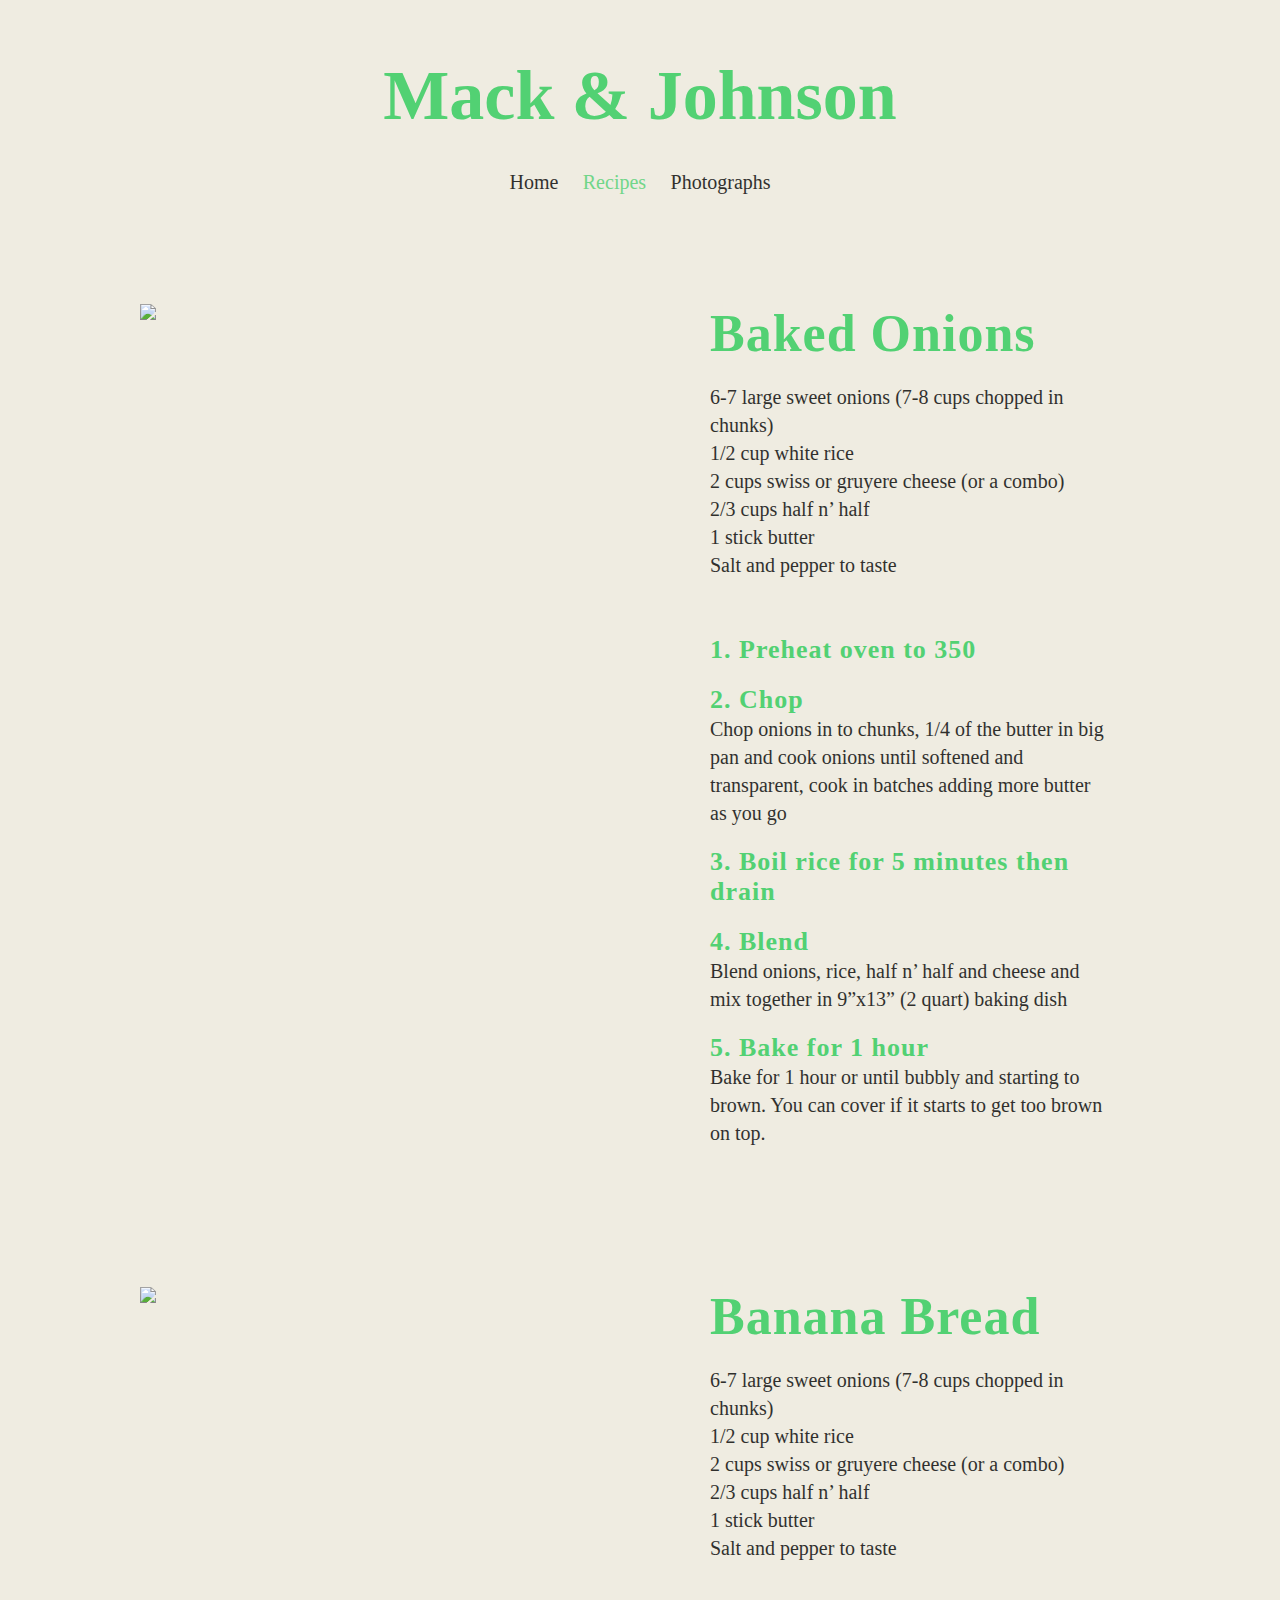
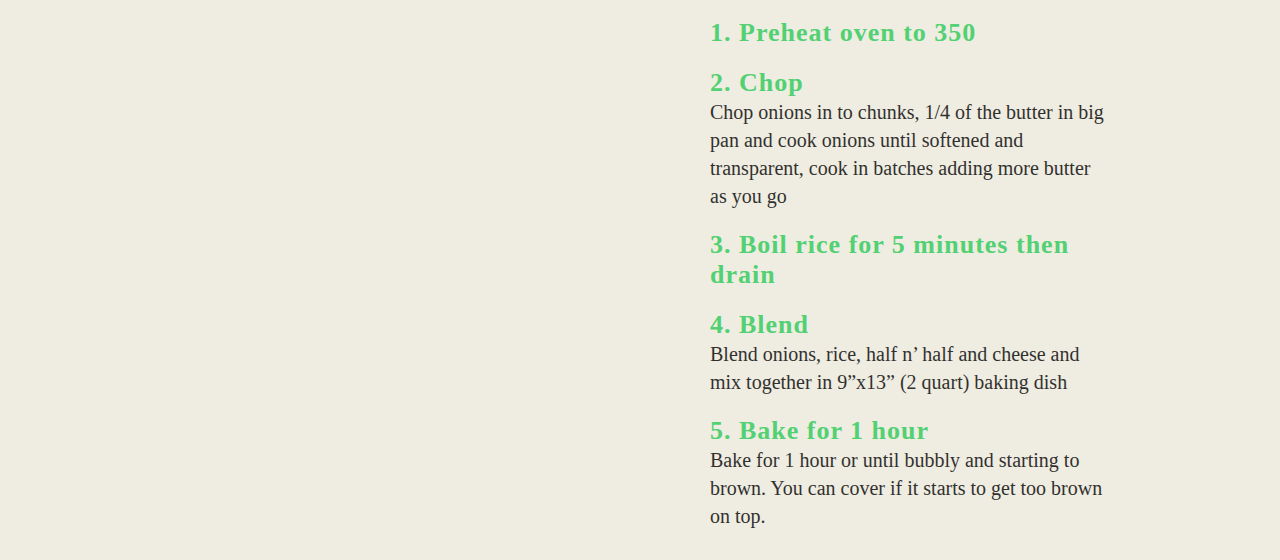
==== recipes.html @ e249dbb4 "Add files via upload" ====
<!DOCTYPE html>
<html lang="en">
<head>
  <meta charset="utf-8" />
  <meta name="viewport" content="width=device-width,initial-scale=1,minimum-scale=1.0">
  <title>Recipes • Mack & Johnson</title>
  <link rel="stylesheet" type="text/css" href="./css/normalize.css" media="screen"/>
  <link rel="stylesheet" type="text/css" href="./css/styles.css" media="screen"/>
  <script src="./js/main.js"></script>
</head>
<body>
  <header id="hero">
    <h1>Mack & Johnson</h1>
    <div class="topnav">
      <a href="./index.html">Home</a>
      <a href="./recipes.html" class="active">Recipes</a>
      <a href="./photo.html">Photographs</a>
    </div>
  </header>
  <div id="container">
    <section id="music_section">
      <div class="max-width">
        <img src="https://d1ih3jzbl9wgdj.cloudfront.net/hosted/2/public_uploads/8cdac7f9-b17e-430d-a0a5-c63bd77a2cf7.png"/>
        <div id="contact">
          <h2>Baked Onions</h2>
          <p>6-7 large sweet onions (7-8 cups chopped in chunks)</p>
          <p>1/2 cup white rice</p>
          <p>2 cups swiss or gruyere cheese (or a combo)</p>
          <p>2/3 cups half n’ half</p>
          <p>1 stick butter</p>
          <p>Salt and pepper to taste</p>
          <br><br>
          <h3>1. Preheat oven to 350</h3>
          <h3>2. Chop</h3>
          <p>Chop onions in to chunks, 1/4 of the butter in big pan and cook onions until softened and transparent, cook in batches adding more butter as you go</p>
          <h3>3. Boil rice for 5 minutes then drain</h3>
          <h3>4. Blend</h3>
          <p>Blend onions, rice, half n’ half and cheese and mix together in 9”x13” (2 quart) baking dish</p>
          <h3>5. Bake for 1 hour</h3>
          <p>Bake for 1 hour or until bubbly and starting to brown.  You can cover if it starts to get too brown on top.</p>
        </div>
      </div>
    </section>
    <br style="clear: both;">
    <section id="music_section">
      <div class="max-width">
        <img src="https://d1ih3jzbl9wgdj.cloudfront.net/hosted/2/public_uploads/ddce09a8-b9e8-4cce-8cb5-22de1983bb5d.png"/>
        <div id="contact">
          <h2>Banana Bread</h2>
          <p>6-7 large sweet onions (7-8 cups chopped in chunks)</p>
          <p>1/2 cup white rice</p>
          <p>2 cups swiss or gruyere cheese (or a combo)</p>
          <p>2/3 cups half n’ half</p>
          <p>1 stick butter</p>
          <p>Salt and pepper to taste</p>
          <br><br>
          <h3>1. Preheat oven to 350</h3>
          <h3>2. Chop</h3>
          <p>Chop onions in to chunks, 1/4 of the butter in big pan and cook onions until softened and transparent, cook in batches adding more butter as you go</p>
          <h3>3. Boil rice for 5 minutes then drain</h3>
          <h3>4. Blend</h3>
          <p>Blend onions, rice, half n’ half and cheese and mix together in 9”x13” (2 quart) baking dish</p>
          <h3>5. Bake for 1 hour</h3>
          <p>Bake for 1 hour or until bubbly and starting to brown.  You can cover if it starts to get too brown on top.</p>
        </div>
      </div>
    </section>
</body>
</html>
---- css/styles.css ----
@font-face {
  font-family: Roslindale;
  src: url(https://d1ih3jzbl9wgdj.cloudfront.net/hosted/2/public_uploads/0a5d83ef-8313-47a0-8e5f-56f04bbe0670.ttf);
}

* {
  -webkit-font-smoothing: subpixel-antialiased;
}

body {
  position: relative;
  background-color: #EFECE1;
}

a {
  color: #52D173;
  text-decoration: none;
}

.hidden {
  display: none;
}

#container {
  margin-right: auto;
  margin-left: auto;
  bottom: 50px;
  position: relative;
}

section {
  clear: both;
  margin: 50px auto;
  position: relative;
  top: 20px;
}

.topnav {
  margin: 0 auto;
  text-align: center;
  padding-top: 30px;
}

.topnav a {
  color: #000;
  font-family: Roslindale;
  margin: 0 10px 0 10px;
  opacity: .8;
  font-size: 20px;
  font-weight: 200;
}

.topnav .active {
  color: #52D173;
}

.active {
  padding-top:300px;
}

.max-width {
  max-width: 1000px;
  margin-right: auto;
  margin-left: auto;
}

#hero {
  margin-bottom: 100px;
}

  #hero h1 {
    font-family: Roslindale;
    text-align: center;
    font-size: 70px;
    color: #52D173;
    position: relative;
    top: 42px;
    font-weight: 700;
    margin-top: .2em;
  }

    #hero h1 a {
      color: #52D173;
      cursor: pointer;
    }

h2 {
  font-size: 52px;
  font-weight: 900;
  font-family: Roslindale;
  font-style: bold;;
  color: #52D173;
  letter-spacing: 1px;
  margin: 0;
}

h3 {
  font-size: 26px;
  font-weight: 900;
  font-family: Roslindale;
  font-style: bold;;
  color: #52D173;
  letter-spacing: 1px;
  margin: 20px 0px 0px 0px;
}

p {
  font-family: Roslindale;
  font-size: 20px;
  color: #000;
  line-height: 1.4;
  opacity: .8;
  font-weight: 200;
}

.button {
  color: white;
  background-color: #00b1a3;
  padding: 6px 7px 3px 6px;
  font-size: 14px;
}
  
  #video_section #poster {
    position: relative;
    height: 505px;
  }

    #video_poster_image {
      cursor: pointer;
      position: absolute;
      z-index: 2;
      opacity: 1;
      -webkit-transition: opacity 0.3s ease;
      -moz-transition: opacity 0.3s ease;
      -ms-transition: opacity 0.3s ease;
      -o-transition: opacity 0.3s ease;
      transition: opacity 0.3s ease;
    }

      #video_poster_image.fade-out {
        opacity: 0;
        pointer-events: none;
      }

    #video_section iframe {
      width: 100%;
      height: 505px;
      background: #121013;
      opacity: 0;
      -webkit-transition: opacity 0.3s ease;
      -moz-transition: opacity 0.3s ease;
      -ms-transition: opacity 0.3s ease;
      -o-transition: opacity 0.3s ease;
      transition: opacity 0.3s ease;
    }

      #video_section iframe.fade-in {
        opacity: 1;
      }

#music_section {
  margin-top: 140px;
}

  #music_section img {
    margin-right: 50px;
    margin-bottom: 40px;
    float: left;
    width: 50%;
  }
  
#show_section {
  color: #ddd;
}

#contact {
  padding: 0 0 0 20px;
  max-width: 400px;
  float: left;
}
  
  #contact p {
    margin: 0;
  }

  #contact h2 {
    margin-bottom: 20px;
  }

#band_photo {
  position: relative;
  margin-top: 40px;
}

#bio_text {
    margin: 60px auto 0px auto;
    position: relative;
    display: block;
    max-width: 600px;
    width: calc(100% - 40px);
}

#bio_text h2 {
  text-transform: uppercase;
  margin-bottom: 20px;
}

#bio_text p {
  line-height: 1.6;
}

#press_text p {
  margin-bottom: -6px;
}
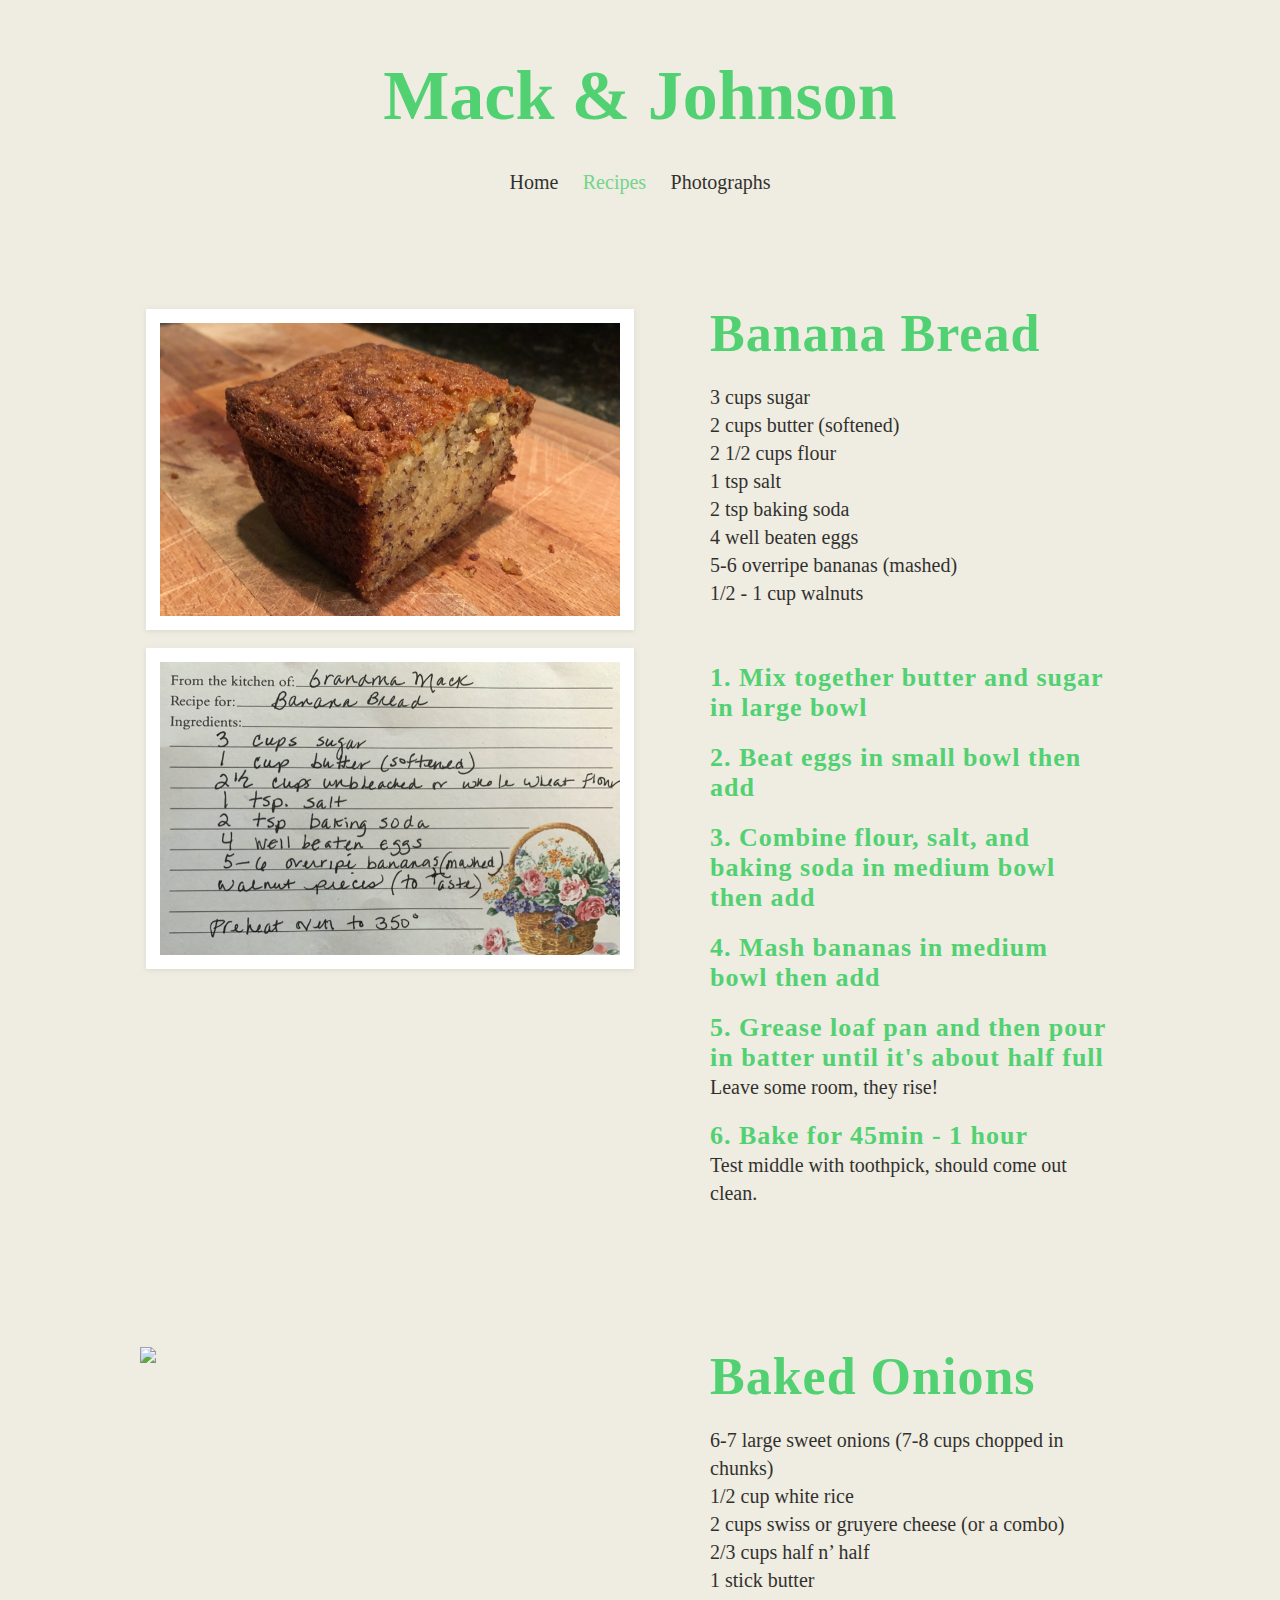
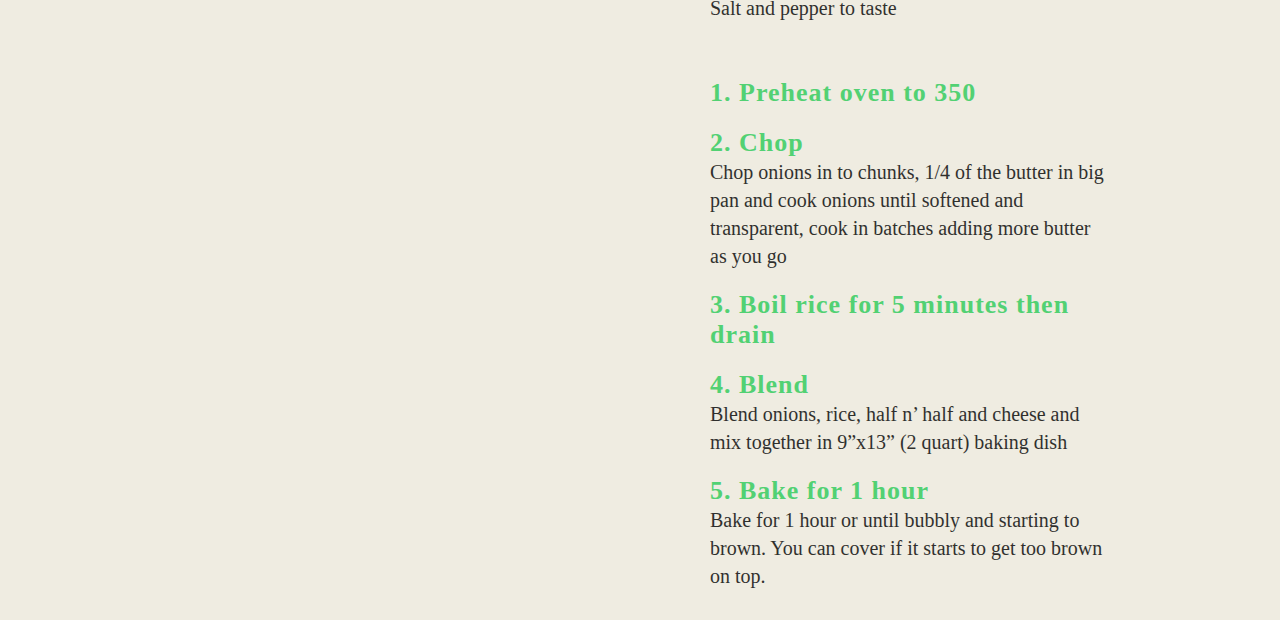
==== commit 87da9e1c: "b bread" ====
--- a/recipes.html
+++ b/recipes.html
@@ -18,6 +18,32 @@
     </div>
   </header>
   <div id="container">
+    <section id="music_section">
+      <div class="max-width">
+        <img src="images/b-bread.png"/>
+        <div id="contact">
+          <h2>Banana Bread</h2>
+          <p>3 cups sugar</p>
+          <p>2 cups butter (softened)</p>
+          <p>2 1/2 cups flour</p>
+          <p>1 tsp salt</p>
+          <p>2 tsp baking soda</p>
+          <p>4 well beaten eggs</p>
+          <p>5-6 overripe bananas (mashed)</p>
+          <p>1/2 - 1 cup walnuts</p>
+          <br><br>
+          <h3>1. Mix together butter and sugar in large bowl</h3>
+          <h3>2. Beat eggs in small bowl then add</h3>
+          <h3>3. Combine flour, salt, and baking soda in medium bowl then add</h3>
+          <h3>4. Mash bananas in medium bowl then add</h3>
+          <h3>5. Grease loaf pan and then pour in batter until it's about half full</h3>
+          <p>Leave some room, they rise!</p>
+          <h3>6. Bake for 45min - 1 hour</h3>
+          <p>Test middle with toothpick, should come out clean.</p>
+        </div>
+      </div>
+    </section>
+    <br style="clear: both;">
     <section id="music_section">
       <div class="max-width">
         <img src="https://d1ih3jzbl9wgdj.cloudfront.net/hosted/2/public_uploads/8cdac7f9-b17e-430d-a0a5-c63bd77a2cf7.png"/>
@@ -41,29 +67,5 @@
         </div>
       </div>
     </section>
-    <br style="clear: both;">
-    <section id="music_section">
-      <div class="max-width">
-        <img src="https://d1ih3jzbl9wgdj.cloudfront.net/hosted/2/public_uploads/ddce09a8-b9e8-4cce-8cb5-22de1983bb5d.png"/>
-        <div id="contact">
-          <h2>Banana Bread</h2>
-          <p>6-7 large sweet onions (7-8 cups chopped in chunks)</p>
-          <p>1/2 cup white rice</p>
-          <p>2 cups swiss or gruyere cheese (or a combo)</p>
-          <p>2/3 cups half n’ half</p>
-          <p>1 stick butter</p>
-          <p>Salt and pepper to taste</p>
-          <br><br>
-          <h3>1. Preheat oven to 350</h3>
-          <h3>2. Chop</h3>
-          <p>Chop onions in to chunks, 1/4 of the butter in big pan and cook onions until softened and transparent, cook in batches adding more butter as you go</p>
-          <h3>3. Boil rice for 5 minutes then drain</h3>
-          <h3>4. Blend</h3>
-          <p>Blend onions, rice, half n’ half and cheese and mix together in 9”x13” (2 quart) baking dish</p>
-          <h3>5. Bake for 1 hour</h3>
-          <p>Bake for 1 hour or until bubbly and starting to brown.  You can cover if it starts to get too brown on top.</p>
-        </div>
-      </div>
-    </section>
 </body>
 </html>
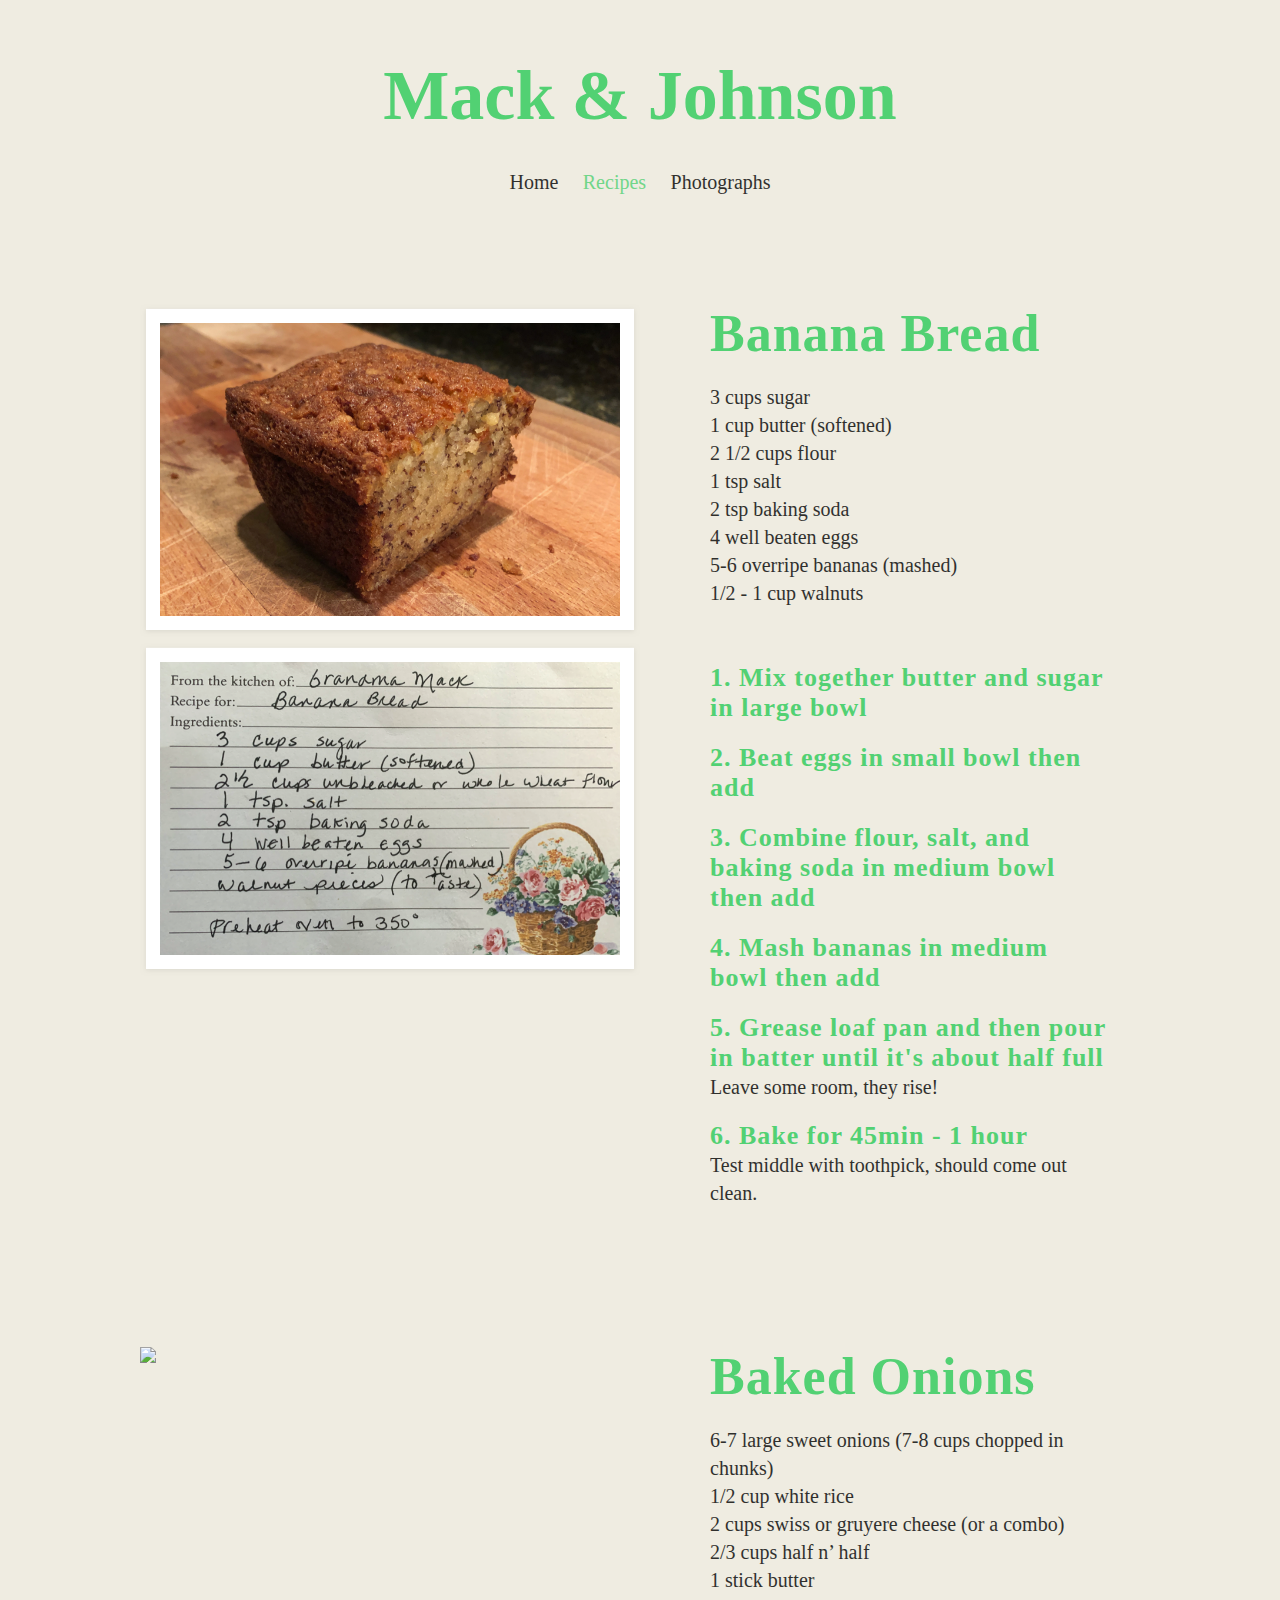
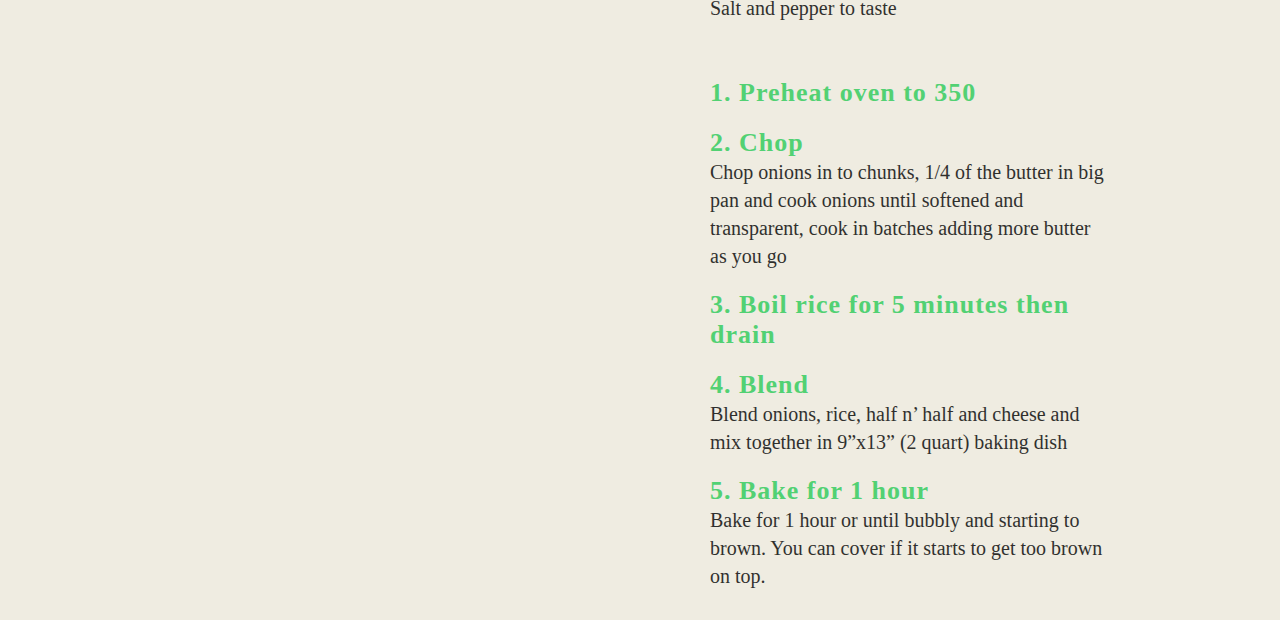
==== commit 9ecaa673: "Update recipes.html" ====
--- a/recipes.html
+++ b/recipes.html
@@ -24,7 +24,7 @@
         <div id="contact">
           <h2>Banana Bread</h2>
           <p>3 cups sugar</p>
-          <p>2 cups butter (softened)</p>
+          <p>1 cup butter (softened)</p>
           <p>2 1/2 cups flour</p>
           <p>1 tsp salt</p>
           <p>2 tsp baking soda</p>
